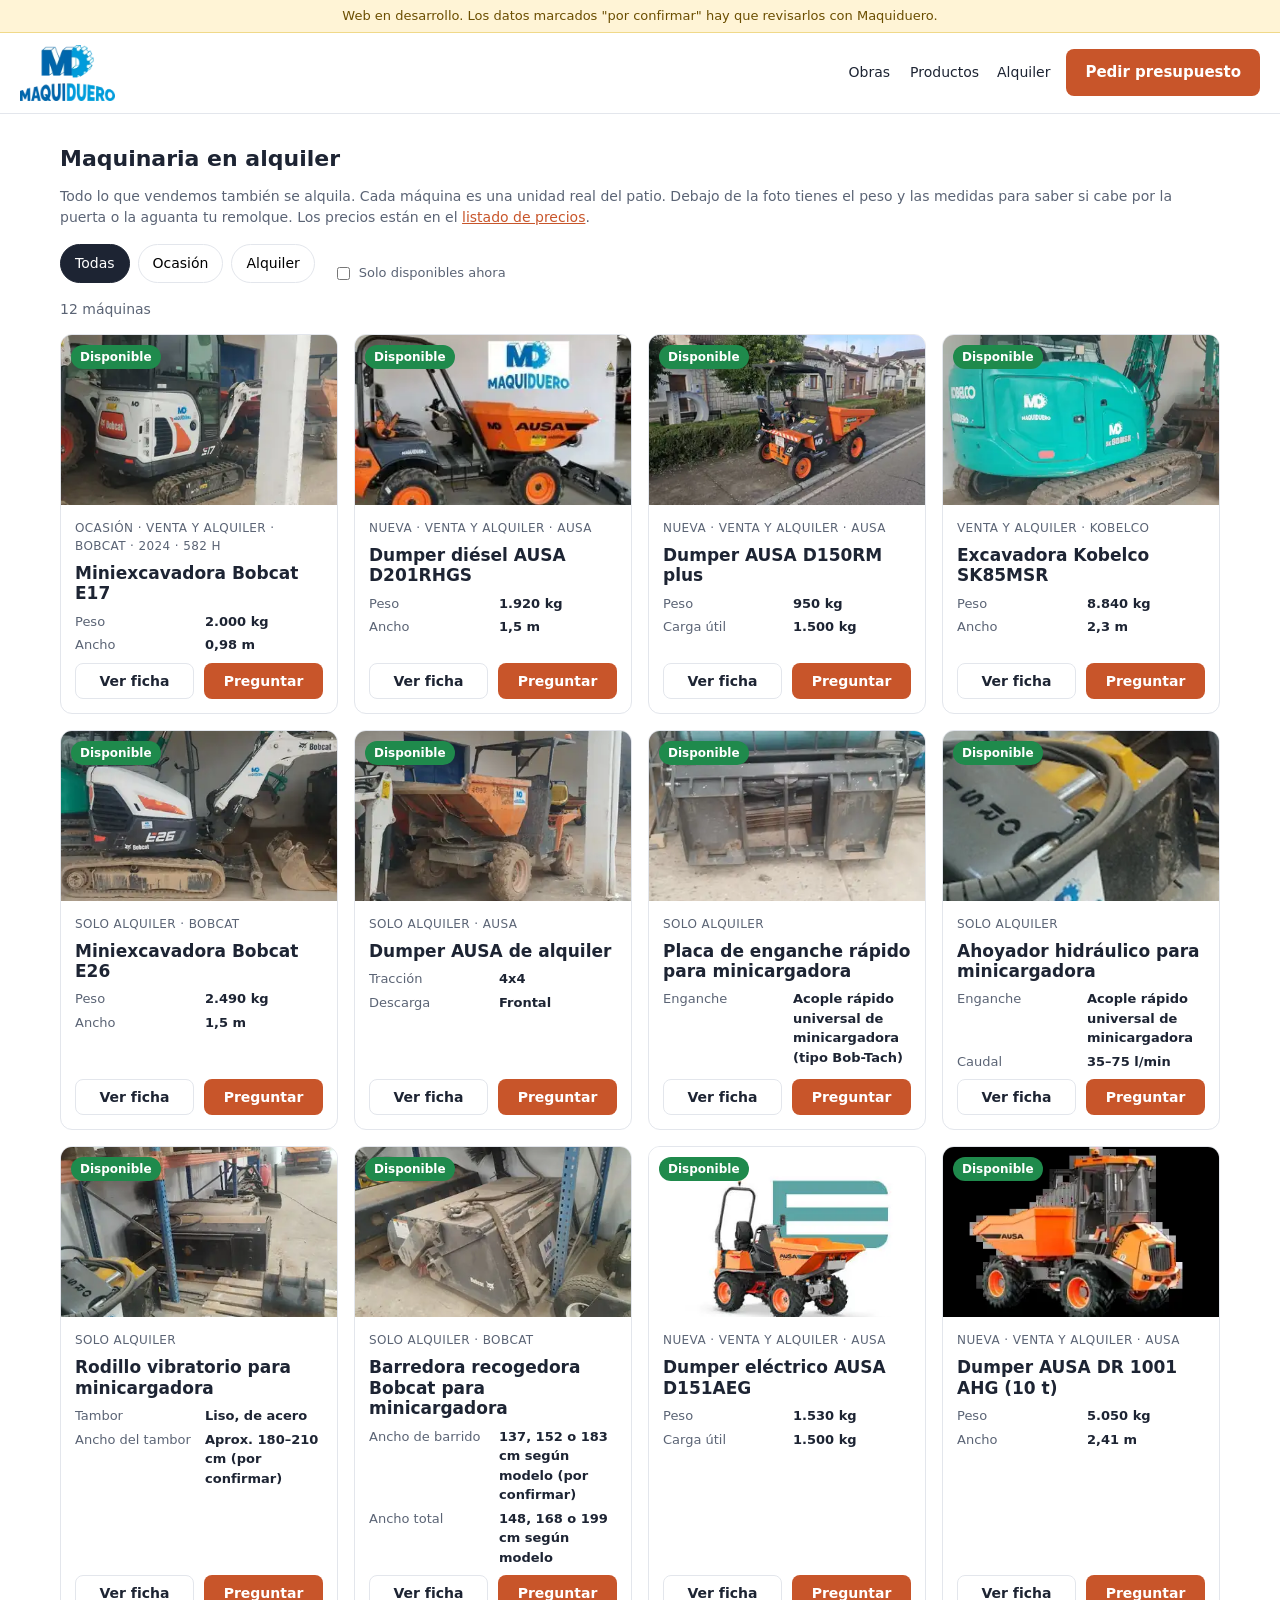
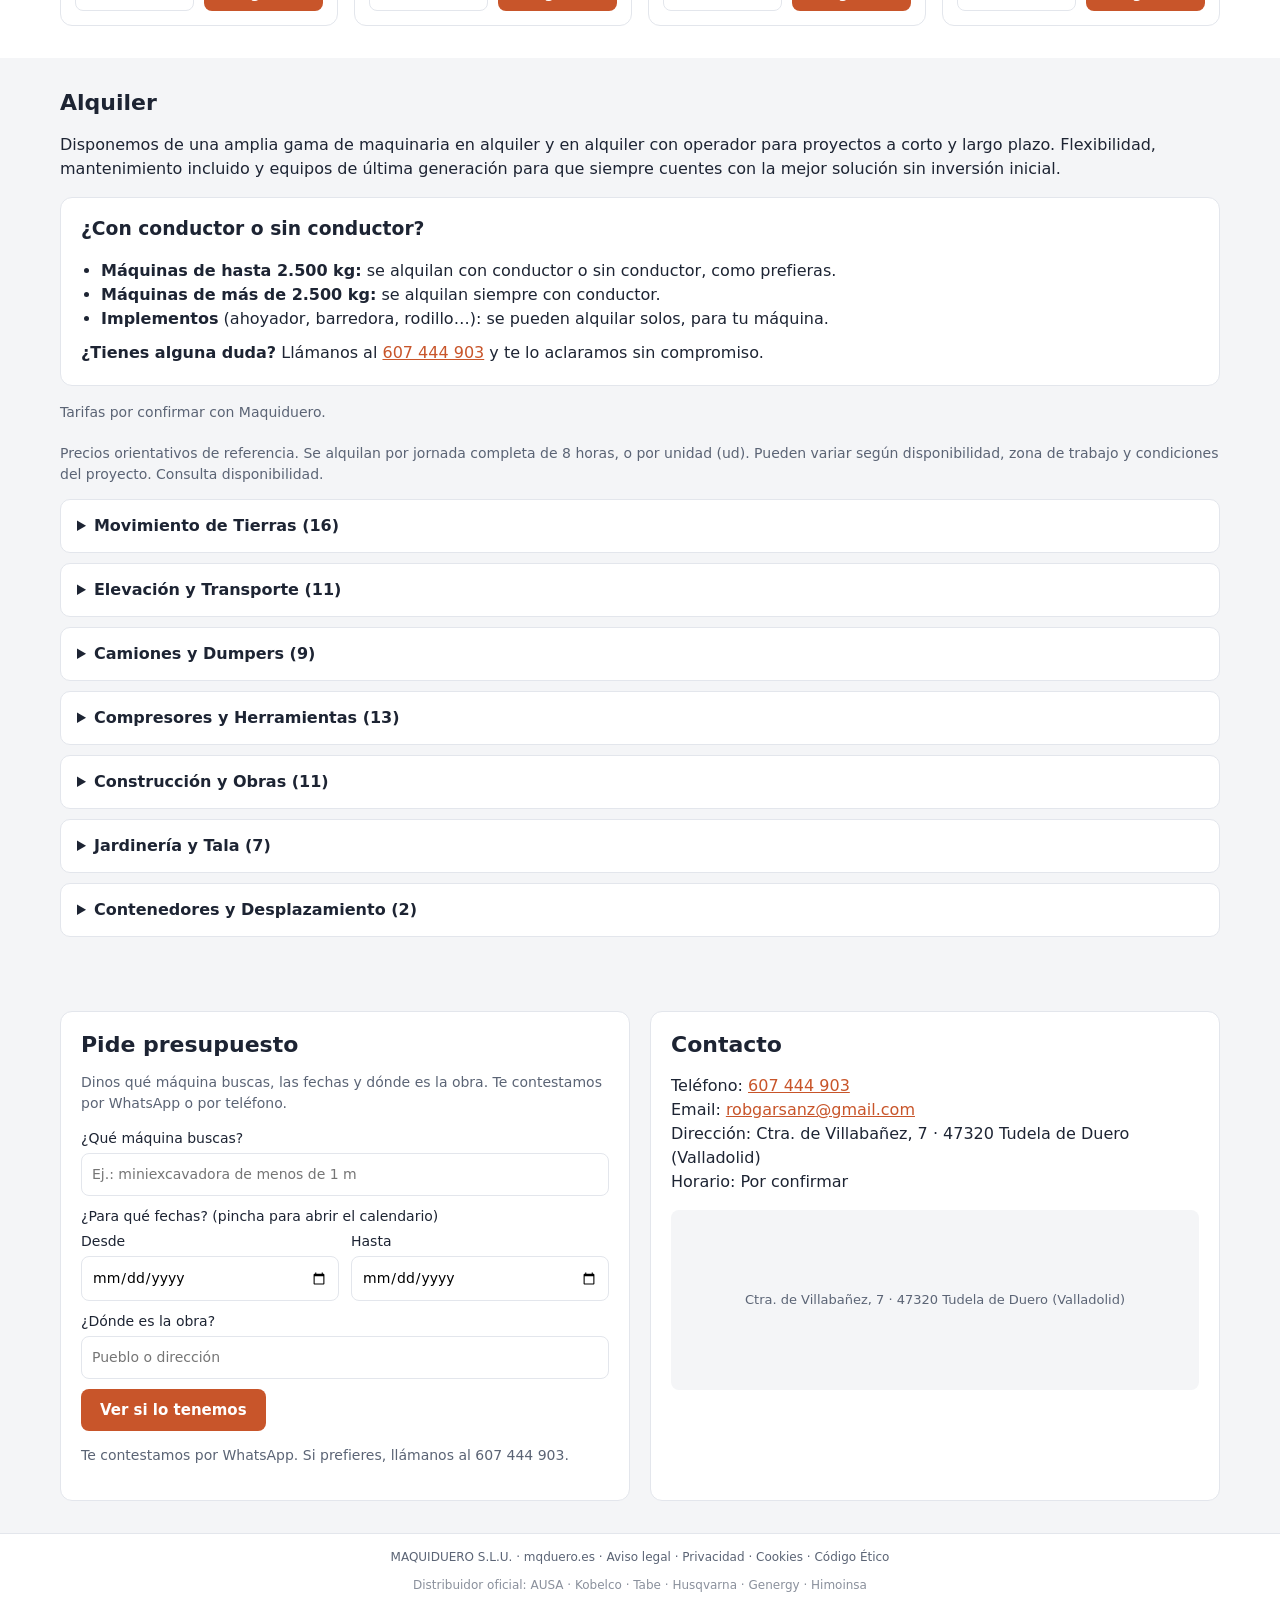
==== alquiler.html @ a30c3bdc "Web de Maquiduero: catálogo, alquiler, obras y portada Sitio estático (HTML, CSS y JS sin compilar)." ====
<!DOCTYPE html>
<html lang="es">
<head>
  <link rel="icon" href="img/favicon-64.png" type="image/png">
  <link rel="apple-touch-icon" href="img/apple-touch-icon.png">
<meta charset="utf-8">
<meta name="viewport" content="width=device-width, initial-scale=1">
<title>Alquiler de maquinaria en Valladolid | Maquiduero</title>
<link rel="canonical" href="https://mqduero.es/">
<meta name="description" content="Venta, alquiler y taller de maquinaria de obra en toda España. Medidas y peso de cada máquina. Distribuidor AUSA, Kobelco, Tabe, Husqvarna.">
<link rel="stylesheet" href="css/estilos.css?v=20261120-1130">
<style>.hero,#obras,#marcas,#taller,#noticias{display:none !important}</style>
<style>
  .tarifas { margin-top: 20px; }
  .tarifas-cat { border: 1px solid #e3e6ec; border-radius: 10px; background: #fff; margin-bottom: 10px; overflow: hidden; }
  .tarifas-cat summary { padding: 14px 16px; font-weight: 700; cursor: pointer; }
  .tarifas-cat table { width: 100%; border-collapse: collapse; font-size: 14px; }
  .tarifas-cat th, .tarifas-cat td { text-align: left; padding: 9px 14px; border-top: 1px solid #e3e6ec; }
  .tarifas-cat th { color: #5b6475; font-weight: 600; }
  .tarifas-cat .precio { text-align: right; font-weight: 700; white-space: nowrap; }
</style>
<style>
  .tarifas { margin-top: 20px; }
  .tarifas-cat { border: 1px solid #e3e6ec; border-radius: 10px; background: #fff; margin-bottom: 10px; overflow: hidden; }
  .tarifas-cat summary { padding: 14px 16px; font-weight: 700; cursor: pointer; }
  .tarifas-cat table { width: 100%; border-collapse: collapse; font-size: 14px; }
  .tarifas-cat th, .tarifas-cat td { text-align: left; padding: 9px 14px; border-top: 1px solid #e3e6ec; }
  .tarifas-cat th { color: #5b6475; font-weight: 600; }
  .tarifas-cat .precio { text-align: right; font-weight: 700; white-space: nowrap; }
</style>
</head>
<body>

<div class="aviso-borrador">Web en desarrollo. Los datos marcados "por confirmar" hay que revisarlos con Maquiduero.</div>

<header class="cabecera">
  <a class="logo" href="index.html"><img src="img/logo-maquiduero-240.webp" alt="Maquiduero" width="95" height="56" style="display:block"></a>
  <button class="boton-menu" type="button" aria-expanded="false" aria-controls="menu">Menú</button>
  <nav class="menu" id="menu" aria-label="Menú principal">
    <a href="obras.html">Obras</a>
    <div class="menu-grupo">
      <a href="productos.html">Productos</a>
      <div class="submenu">
        <a href="productos.html#cargadoras">Cargadoras</a>
        <a href="productos.html#compactacion-ligera">Compactación ligera</a>
        <a href="productos.html#excavadoras">Excavadoras</a>
        <a href="productos.html#generadores">Generadores</a>
        <a href="productos.html#implementos">Implementos</a>
        <a href="productos.html#telescopicas">Telescópicas</a>
      </div>
    </div>
      <a href="alquiler.html">Alquiler</a>
  </nav>
  <a class="btn btn-primario btn-cabecera" href="#presupuesto">Pedir presupuesto</a>
</header>

<main id="inicio">

<section class="hero">
  <h1>Maquinaria de obra nueva, de ocasión y de alquiler</h1>
  <p>Vendemos, alquilamos y reparamos maquinaria. Mira el peso y las medidas de cada máquina antes de llamar y pide presupuesto en un minuto.</p>
  <div class="botones">
    <a class="btn btn-primario" href="productos.html">Ver máquinas</a>
    <a class="btn btn-secundario" data-whatsapp href="#contacto">Escribir por WhatsApp</a>
  </div>
</section>



<section id="catalogo" class="seccion">
  <span id="productos" class="ancla"></span><span id="ocasion" class="ancla"></span><span id="alquiler" class="ancla"></span>
  <h2>Maquinaria en alquiler</h2>
  <p class="nota">Todo lo que vendemos también se alquila. Cada máquina es una unidad real del patio. Debajo de la foto tienes el peso y las medidas para saber si cabe por la puerta o la aguanta tu remolque. Los precios están en el <a href="alquiler.html#tarifas-alquiler">listado de precios</a>.</p>

  <form class="filtros" id="filtros" onsubmit="return false">
    <div class="chips" role="group" aria-label="Tipo">
      <button type="button" class="chip activo" data-tipo="todas">Todas</button>
      <button type="button" class="chip" data-tipo="ocasion">Ocasión</button>
      <button type="button" class="chip" data-tipo="alquiler">Alquiler</button>
    </div>
    <label class="check"><input type="checkbox" id="f-disponible"> Solo disponibles ahora</label>
  </form>

  <p class="nota" id="resultado"></p>
  <div class="rejilla" id="rejilla"></div>
</section>

<section id="tarifas-alquiler" class="seccion fondo-suave">
  <h2>Alquiler</h2>
  <p>Disponemos de una amplia gama de maquinaria en alquiler y en alquiler con operador para proyectos a corto y largo plazo. Flexibilidad, mantenimiento incluido y equipos de última generación para que siempre cuentes con la mejor solución sin inversión inicial.</p>
  <div class="caja" style="margin:16px 0">
    <h3 style="margin-top:0">¿Con conductor o sin conductor?</h3>
    <ul style="margin:0;padding-left:20px">
      <li><strong>Máquinas de hasta 2.500 kg:</strong> se alquilan con conductor o sin conductor, como prefieras.</li>
      <li><strong>Máquinas de más de 2.500 kg:</strong> se alquilan siempre con conductor.</li>
      <li><strong>Implementos</strong> (ahoyador, barredora, rodillo…): se pueden alquilar solos, para tu máquina.</li>
    </ul>
    <p style="margin:10px 0 0"><strong>¿Tienes alguna duda?</strong> Llámanos al <a data-tel href="#"></a> y te lo aclaramos sin compromiso.</p>
  </div>
  
  <p class="nota">Tarifas por confirmar con Maquiduero.</p>

  <div class="tarifas">
  <p class="nota">Precios orientativos de referencia. Se alquilan por jornada completa de 8 horas, o por unidad (ud). Pueden variar según disponibilidad, zona de trabajo y condiciones del proyecto. Consulta disponibilidad.</p>
  <details class="tarifas-cat">
    <summary>Movimiento de Tierras <span>(16)</span></summary>
    <table>
      <thead><tr><th>Código</th><th>Descripción</th><th>Ud.</th><th>Precio</th></tr></thead>
      <tbody>
        <tr><td>M05DN010</td><td>Dozer neumáticos 170 CV</td><td>Jornada (8 h)</td><td class="precio">543,12 €</td></tr>
        <tr><td>M05DC030</td><td>Dozer cadenas D-8 335 CV</td><td>Jornada (8 h)</td><td class="precio">919,76 €</td></tr>
        <tr><td>M05DN030</td><td>Dozer neumáticos 450 CV</td><td>Jornada (8 h)</td><td class="precio">1.188,24 €</td></tr>
        <tr><td>M05EC010</td><td>Excav. hidr. cadenas 90 CV</td><td>Jornada (8 h)</td><td class="precio">408,96 €</td></tr>
        <tr><td>M05PC020</td><td>Pala cargadora orugas 130 CV / 1,8 m³</td><td>Jornada (8 h)</td><td class="precio">401,20 €</td></tr>
        <tr><td>M05PC030</td><td>Pala cargadora orugas 150 CV / 2,2 m³</td><td>Jornada (8 h)</td><td class="precio">469,12 €</td></tr>
        <tr><td>M05PN110</td><td>Minicargadora neumáticos 40 CV</td><td>Jornada (8 h)</td><td class="precio">88,56 €</td></tr>
        <tr><td>M05PN130</td><td>Minicargadora neumáticos 80 CV</td><td>Jornada (8 h)</td><td class="precio">284,00 €</td></tr>
        <tr><td>M05RN010</td><td>Retrocargadora neumática 50 CV</td><td>Jornada (8 h)</td><td class="precio">231,52 €</td></tr>
        <tr><td>M05RN020</td><td>Retrocargadora neumática 75 CV</td><td>Jornada (8 h)</td><td class="precio">308,56 €</td></tr>
        <tr><td>M05RN040</td><td>Retro-Pala con martillo rompedor</td><td>Jornada (8 h)</td><td class="precio">384,80 €</td></tr>
        <tr><td>M05RN060</td><td>Mini retroexcavadora</td><td>Jornada (8 h)</td><td class="precio">255,20 €</td></tr>
        <tr><td>M05RN070</td><td>Mini-Retro-pala (31/70 CV) 0,6-0,16 m³</td><td>Jornada (8 h)</td><td class="precio">323,12 €</td></tr>
        <tr><td>M05ZC010</td><td>Zanjadora de cadenas 80 CV</td><td>Jornada (8 h)</td><td class="precio">453,04 €</td></tr>
        <tr><td>M05TH020</td><td>Mototrailla hidráulica arrastre 14 m³</td><td>Jornada (8 h)</td><td class="precio">864,16 €</td></tr>
        <tr><td>M16A400</td><td>Minirretrocargo (31/70 CV) 0,6-0,16 m³</td><td>Jornada (8 h)</td><td class="precio">347,76 €</td></tr>
      </tbody>
    </table>
  </details>
  <details class="tarifas-cat">
    <summary>Elevación y Transporte <span>(11)</span></summary>
    <table>
      <thead><tr><th>Código</th><th>Descripción</th><th>Ud.</th><th>Precio</th></tr></thead>
      <tbody>
        <tr><td>M02CA010</td><td>Carretilla elevadora diesel ST 1 t.</td><td>Jornada (8 h)</td><td class="precio">45,68 €</td></tr>
        <tr><td>M02CD020</td><td>Carretilla elevadora diesel DT 2,5 t. H=5,5 m</td><td>Jornada (8 h)</td><td class="precio">90,72 €</td></tr>
        <tr><td>M02CD050</td><td>Carretilla elevadora diesel DT 5 t.</td><td>Jornada (8 h)</td><td class="precio">225,92 €</td></tr>
        <tr><td>M02EE020</td><td>Elevador eléctrico trifásico 300 kg.</td><td>Jornada (8 h)</td><td class="precio">13,76 €</td></tr>
        <tr><td>M02EE060</td><td>Elevador gasolina 300 kg.</td><td>Jornada (8 h)</td><td class="precio">21,44 €</td></tr>
        <tr><td>M02GM010</td><td>Manipulador telescópico 6-8 m.</td><td>Jornada (8 h)</td><td class="precio">133,84 €</td></tr>
        <tr><td>M02GM020</td><td>Manipulador telescópico 9-12 m.</td><td>Jornada (8 h)</td><td class="precio">160,56 €</td></tr>
        <tr><td>M02GM030</td><td>Manipulador telescópico 13-15 m.</td><td>Jornada (8 h)</td><td class="precio">269,76 €</td></tr>
        <tr><td>M02PL020</td><td>Plataforma elevadora telescópica 20 m.</td><td>Jornada (8 h)</td><td class="precio">312,08 €</td></tr>
        <tr><td>M07TC010</td><td>Carretilla transportadora 1.000 kg.</td><td>Jornada (8 h)</td><td class="precio">38,56 €</td></tr>
        <tr><td>M07TC040</td><td>Carretilla transportadora 2.500 kg.</td><td>Jornada (8 h)</td><td class="precio">98,00 €</td></tr>
      </tbody>
    </table>
  </details>
  <details class="tarifas-cat">
    <summary>Camiones y Dumpers <span>(9)</span></summary>
    <table>
      <thead><tr><th>Código</th><th>Descripción</th><th>Ud.</th><th>Precio</th></tr></thead>
      <tbody>
        <tr><td>M07AA010</td><td>Dumper autocargable 1.500 kg.</td><td>Jornada (8 h)</td><td class="precio">53,04 €</td></tr>
        <tr><td>M07AA020</td><td>Dumper autocargable 2.000 kg.</td><td>Jornada (8 h)</td><td class="precio">39,68 €</td></tr>
        <tr><td>M07AC010</td><td>Dumper convencional 1.500 kg.</td><td>Jornada (8 h)</td><td class="precio">24,56 €</td></tr>
        <tr><td>M07AC020</td><td>Dumper convencional 2.000 kg.</td><td>Jornada (8 h)</td><td class="precio">49,04 €</td></tr>
        <tr><td>M07CB005</td><td>Camión basculante de 8 t.</td><td>Jornada (8 h)</td><td class="precio">308,56 €</td></tr>
        <tr><td>M07CB015</td><td>Camión basculante de 12 t.</td><td>Jornada (8 h)</td><td class="precio">254,64 €</td></tr>
        <tr><td>M07CB016</td><td>Camión basculante 20 m³ 131/160 CV</td><td>Jornada (8 h)</td><td class="precio">332,00 €</td></tr>
        <tr><td>M07CB017</td><td>Camión basculante 20 m³ 241/310 CV</td><td>Jornada (8 h)</td><td class="precio">396,16 €</td></tr>
        <tr><td>M07CG010</td><td>Camión con grúa 6 t.</td><td>Jornada (8 h)</td><td class="precio">407,52 €</td></tr>
      </tbody>
    </table>
  </details>
  <details class="tarifas-cat">
    <summary>Compresores y Herramientas <span>(13)</span></summary>
    <table>
      <thead><tr><th>Código</th><th>Descripción</th><th>Ud.</th><th>Precio</th></tr></thead>
      <tbody>
        <tr><td>M06B010</td><td>Barrenadora a rotación con agua</td><td>Jornada (8 h)</td><td class="precio">219,84 €</td></tr>
        <tr><td>M06CB010</td><td>Compresor estacionario eléctrico baja presión 6 m³/min.</td><td>Jornada (8 h)</td><td class="precio">31,28 €</td></tr>
        <tr><td>M06CB070</td><td>Compresor estacionario eléctrico baja presión 52 m³/min.</td><td>Jornada (8 h)</td><td class="precio">249,76 €</td></tr>
        <tr><td>M06CE090</td><td>Compresor estacionario eléctrico media presión 50 m³/min.</td><td>Jornada (8 h)</td><td class="precio">535,20 €</td></tr>
        <tr><td>M06CH010</td><td>Compresor portátil eléctrico 2 m³/min.</td><td>Jornada (8 h)</td><td class="precio">43,36 €</td></tr>
        <tr><td>M06CM050</td><td>Compresor portátil diesel media presión 17 m³/min.</td><td>Jornada (8 h)</td><td class="precio">166,80 €</td></tr>
        <tr><td>M06MR020</td><td>Martillo manual rompedor eléctrico hasta 12 kg.</td><td>Jornada (8 h)</td><td class="precio">16,80 €</td></tr>
        <tr><td>M06MR114</td><td>Martillo manual rompedor neumático hasta 9 kg.</td><td>Jornada (8 h)</td><td class="precio">14,00 €</td></tr>
        <tr><td>M06RE010</td><td>Rozadora eléctrica 132 kW / 30 t.</td><td>Jornada (8 h)</td><td class="precio">2.417,60 €</td></tr>
        <tr><td>M06RE020</td><td>Rozadora eléctrica 200 kW / 56 t.</td><td>Jornada (8 h)</td><td class="precio">3.961,44 €</td></tr>
        <tr><td>M11W010</td><td>Equipo chorro aire presión</td><td>Jornada (8 h)</td><td class="precio">30,24 €</td></tr>
        <tr><td>M11W040</td><td>Equipo chorro arena presión</td><td>Jornada (8 h)</td><td class="precio">30,24 €</td></tr>
        <tr><td>M16A390</td><td>Martillo hidráulico de 1.001 a 1.500 Kg. Completo</td><td>Jornada (8 h)</td><td class="precio">53,20 €</td></tr>
      </tbody>
    </table>
  </details>
  <details class="tarifas-cat">
    <summary>Construcción y Obras <span>(11)</span></summary>
    <table>
      <thead><tr><th>Código</th><th>Descripción</th><th>Ud.</th><th>Precio</th></tr></thead>
      <tbody>
        <tr><td>M01MP020</td><td>Proyector de mortero 6 m³/h.</td><td>Jornada (8 h)</td><td class="precio">128,96 €</td></tr>
        <tr><td>M01MP030</td><td>Proyector de mortero 9 m³/h.</td><td>Jornada (8 h)</td><td class="precio">159,84 €</td></tr>
        <tr><td>M03HH070</td><td>Hormigonera 200 l. eléctrica</td><td>Jornada (8 h)</td><td class="precio">19,28 €</td></tr>
        <tr><td>M04PS240</td><td>Equipo mecánico pilotes entubados</td><td>Jornada (8 h)</td><td class="precio">993,76 €</td></tr>
        <tr><td>M04TP210</td><td>Cuchara mástil g. Kelly 1500x3500 mm</td><td>Jornada (8 h)</td><td class="precio">1.419,68 €</td></tr>
        <tr><td>M08RB090</td><td>Bandeja vibrante manual</td><td>Jornada (8 h)</td><td class="precio">36,16 €</td></tr>
        <tr><td>M13F031</td><td>Fresadora pavimento en frío A=1000</td><td>Jornada (8 h)</td><td class="precio">1.555,60 €</td></tr>
        <tr><td>M13F032</td><td>Fresadora pavimento en frío A=2000</td><td>Jornada (8 h)</td><td class="precio">2.516,56 €</td></tr>
        <tr><td>M13F033</td><td>Fresadora pavimento en frío A=3000</td><td>Jornada (8 h)</td><td class="precio">2.580,64 €</td></tr>
        <tr><td>M13S010</td><td>Ahoyadora para postes de señales</td><td>Jornada (8 h)</td><td class="precio">275,44 €</td></tr>
        <tr><td>M16A760</td><td>Vibrador hormigón o regla vibrante</td><td>Jornada (8 h)</td><td class="precio">177,36 €</td></tr>
      </tbody>
    </table>
  </details>
  <details class="tarifas-cat">
    <summary>Jardinería y Tala <span>(7)</span></summary>
    <table>
      <thead><tr><th>Código</th><th>Descripción</th><th>Ud.</th><th>Precio</th></tr></thead>
      <tbody>
        <tr><td>M09AB010</td><td>Biotriturador</td><td>Jornada (8 h)</td><td class="precio">917,52 €</td></tr>
        <tr><td>M09AB020</td><td>Astilladora</td><td>Jornada (8 h)</td><td class="precio">33,12 €</td></tr>
        <tr><td>M09AC020</td><td>Cortacésped a gasolina tracción</td><td>Jornada (8 h)</td><td class="precio">41,76 €</td></tr>
        <tr><td>M09AD010</td><td>Desbrozadora 2 tiempos</td><td>Jornada (8 h)</td><td class="precio">61,76 €</td></tr>
        <tr><td>M09AM020</td><td>Motosierra de poda a gasolina</td><td>Jornada (8 h)</td><td class="precio">34,88 €</td></tr>
        <tr><td>M09AR010</td><td>Cortasetos eléctrico</td><td>Jornada (8 h)</td><td class="precio">18,56 €</td></tr>
        <tr><td>M09AR020</td><td>Cortasetos a gasolina</td><td>Jornada (8 h)</td><td class="precio">34,88 €</td></tr>
      </tbody>
    </table>
  </details>
  <details class="tarifas-cat">
    <summary>Contenedores y Desplazamiento <span>(2)</span></summary>
    <table>
      <thead><tr><th>Código</th><th>Descripción</th><th>Ud.</th><th>Precio</th></tr></thead>
      <tbody>
        <tr><td>M12O013</td><td>Contenedor para escombros 8 m³</td><td>ud</td><td class="precio">215,00 €</td></tr>
        <tr><td>M18010</td><td>Desplazamiento ida y vuelta al lugar de ejecución</td><td>ud</td><td class="precio">45,00 €</td></tr>
      </tbody>
    </table>
  </details>
</div>
</section>

<section id="obras" class="seccion">
  <h2>Obras</h2>
  <p>Trabajos reales hechos con nuestras máquinas: qué obra era, qué máquina se usó y cómo quedó.</p>
  <div class="rejilla">
    <article class="tarjeta"><div class="foto"><video src="video/trabajos-excavaciones.mp4#t=0.5" controls muted playsinline preload="metadata" style="width:100%;height:100%;object-fit:cover"></video></div><div class="cuerpo"><h3>Trabajos de excavación</h3></div></article>
  </div>
</section>

<section id="marcas" class="seccion fondo-suave">
  <h2>Marcas</h2>
  <p>Somos distribuidor oficial de estas marcas. Pulsa una para ver sus máquinas.</p>
  <div class="rejilla-marcas" id="rejilla-marcas"></div>
</section>

<section id="taller" class="seccion">
  <h2>Taller y servicio técnico</h2>
  <p>Reparación, mantenimiento y recambios de maquinaria de obra, de nuestras marcas y de otras.</p>
  <p class="nota">Texto y fotos del taller por confirmar.</p>
</section>

<section id="noticias" class="seccion fondo-suave">
  <h2>Noticias</h2>
  <p class="nota">Novedades, máquinas que llegan al patio y ferias. Por confirmar con Maquiduero.</p>
</section>

<section id="presupuesto" class="seccion fondo-suave">
  <div class="dos-columnas">
    <div class="caja">
      <h2>Pide presupuesto</h2>
      <p class="nota">Dinos qué máquina buscas, las fechas y dónde es la obra. Te contestamos por WhatsApp o por teléfono.</p>
            <form id="form-presupuesto">
        <label>¿Qué máquina buscas?<input name="maquina" id="campo-maquina" placeholder="Ej.: miniexcavadora de menos de 1 m"></label>
        <fieldset class="fechas">
          <legend>¿Para qué fechas? (pincha para abrir el calendario)</legend>
          <label>Desde<input type="date" name="desde" required></label>
          <label>Hasta<input type="date" name="hasta" required></label>
        </fieldset>
        <label>¿Dónde es la obra?<input name="lugar" placeholder="Pueblo o dirección" required></label>
        <div class="botones">
          <button class="btn btn-primario" type="submit" data-via="whatsapp">Ver si lo tenemos</button>
        </div>
        <p class="nota">Te contestamos por WhatsApp. Si prefieres, llámanos al 607 444 903.</p>
      </form>
    </div>
    <div class="caja" id="contacto">
      <h2>Contacto</h2>
      <p>
        Teléfono: <a data-tel href="#"></a><br>
        Email: <a data-email href="#"></a><br>
        Dirección: <span data-direccion></span><br>
        Horario: <span data-horario></span>
      </p>
      <div class="mapa">Ctra. de Villabañez, 7 · 47320 Tudela de Duero (Valladolid)</div>
    </div>
  </div>
</section>

</main>

<footer class="pie">
  <span data-empresa></span> · mqduero.es · <a href="legal.html#aviso-legal">Aviso legal</a> · <a href="legal.html#privacidad">Privacidad</a> · <a href="legal.html#cookies">Cookies</a> · <a href="codigo-etico.html">Código Ético</a>
  <p class="marcas-pie" style="font-size:12px;color:#8a909c;margin:10px 0 0">Distribuidor oficial: AUSA · Kobelco · Tabe · Husqvarna · Genergy · Himoinsa</p>
</footer>

<nav class="barra-movil" aria-label="Contacto rápido">
  <a data-tel href="#">Llamar</a>
  <a class="wa" data-whatsapp href="#contacto">WhatsApp</a>
  <a class="presu" href="#presupuesto">Presupuesto</a>
</nav>

<dialog id="ficha" aria-labelledby="ficha-titulo">
  <button class="cerrar" type="button" aria-label="Cerrar">×</button>
  <div id="ficha-contenido"></div>
</dialog>

<script src="js/config.js?v=20261120-1130"></script>
<script src="js/maquinas.js?v=20261120-1130"></script>
<script src="js/app.js?v=20261120-1130"></script>
</body>
</html>
---- css/estilos.css ----
:root {
  --tinta: #1d2433;
  --suave: #5b6475;
  --linea: #e3e6ec;
  --acento: #c8552a;
  --fondo: #f4f5f7;
  --verde: #1f8a4c;
  --azul: #2563eb;
  --gris: #6b7280;
  --radio: 12px;
}
* { box-sizing: border-box; }
html { scroll-behavior: smooth; }
body { margin: 0; font-family: system-ui, -apple-system, "Segoe UI", Roboto, sans-serif; color: var(--tinta); background: #fff; line-height: 1.5; padding-bottom: 60px; }
a { color: var(--acento); }
h1, h2, h3 { line-height: 1.2; }

.aviso-borrador { background: #fff4d6; color: #6b4e00; font-size: 13px; text-align: center; padding: 6px 12px; border-bottom: 1px solid #f0d98a; }

.cabecera { position: sticky; top: 0; z-index: 5; display: flex; align-items: center; gap: 16px; padding: 12px 20px; background: #fff; border-bottom: 1px solid var(--linea); }
.logo { font-weight: 800; letter-spacing: .5px; font-size: 18px; color: var(--tinta); text-decoration: none; margin-right: auto; }
.menu a { margin-left: 14px; color: var(--tinta); text-decoration: none; font-size: 15px; }
.menu { display: none; }


.btn { display: inline-block; padding: 11px 18px; border-radius: 8px; font-weight: 600; font-size: 15px; text-decoration: none; border: 1px solid transparent; cursor: pointer; font-family: inherit; }
.btn-primario { background: var(--acento); color: #fff; }
.btn-secundario { background: #fff; color: var(--tinta); border-color: var(--linea); }
.botones { display: flex; flex-wrap: wrap; gap: 10px; }

.hero { padding: 40px 20px; background: var(--fondo); }
.hero h1 { font-size: 28px; margin: 0 0 12px; max-width: 760px; }
.hero p { color: var(--suave); font-size: 17px; max-width: 640px; margin: 0 0 20px; }

.marcas { display: flex; flex-wrap: wrap; gap: 8px 20px; padding: 14px 20px; border-bottom: 1px solid var(--linea); color: var(--suave); font-size: 14px; font-weight: 600; }
.marcas::before { content: "Distribuidor oficial:"; font-weight: 400; }

.seccion { padding: 32px 20px; }
.seccion h2 { font-size: 22px; margin: 0 0 12px; }
.fondo-suave { background: var(--fondo); }
.nota { color: var(--suave); font-size: 14px; }

.filtros { display: flex; flex-wrap: wrap; align-items: flex-end; gap: 12px 18px; margin: 16px 0; }
.filtros label { display: flex; flex-direction: column; font-size: 13px; color: var(--suave); gap: 4px; }
.filtros select { padding: 8px; border: 1px solid var(--linea); border-radius: 8px; font: inherit; color: var(--tinta); background: #fff; }
.chips { display: flex; flex-wrap: wrap; gap: 8px; }
.chip { border: 1px solid var(--linea); background: #fff; padding: 8px 14px; border-radius: 999px; font: inherit; font-size: 14px; cursor: pointer; }
.chip.activo { background: var(--tinta); color: #fff; border-color: var(--tinta); }
label.check { flex-direction: row !important; align-items: center; gap: 6px !important; }

.rejilla { display: grid; grid-template-columns: repeat(auto-fill, minmax(250px, 1fr)); gap: 16px; }
.tarjeta { border: 1px solid var(--linea); border-radius: var(--radio); overflow: hidden; display: flex; flex-direction: column; background: #fff; }
.foto { position: relative; height: 170px; background: #e6e8ec; display: flex; align-items: center; justify-content: center; color: #8a909c; font-size: 13px; }
.foto img { width: 100%; height: 100%; object-fit: cover; }
.estado { position: absolute; top: 10px; left: 10px; padding: 3px 9px; border-radius: 999px; font-size: 12px; font-weight: 700; color: #fff; }
.estado.disponible { background: var(--verde); }
.estado.alquilada { background: var(--azul); }
.estado.reservada { background: var(--gris); }
.ejemplo { position: absolute; bottom: 10px; right: 10px; background: #fff4d6; color: #6b4e00; font-size: 11px; padding: 2px 8px; border-radius: 999px; }
.cuerpo { padding: 14px; display: flex; flex-direction: column; gap: 8px; flex: 1; }
.etiqueta { font-size: 12px; color: var(--suave); text-transform: uppercase; letter-spacing: .4px; }
.tarjeta h3 { margin: 0; font-size: 17px; }
.precio { font-weight: 700; color: var(--verde); }
.datos { display: grid; grid-template-columns: 1fr 1fr; gap: 4px 12px; font-size: 13px; margin: 0; }
.datos dt { color: var(--suave); }
.datos dd { margin: 0; font-weight: 600; }
.pc { color: var(--gris); font-weight: 400; font-style: italic; }
.tarjeta .botones { margin-top: auto; }
.tarjeta .btn { flex: 1; text-align: center; font-size: 14px; padding: 9px 10px; }

.dos-columnas { display: grid; gap: 20px; }
.caja { background: #fff; border-radius: var(--radio); padding: 20px; border: 1px solid var(--linea); }
.caja h2 { margin-top: 0; }
#form-presupuesto label { display: block; font-size: 14px; margin-bottom: 10px; }
#form-presupuesto input:not([type=checkbox]), #form-presupuesto textarea { display: block; width: 100%; margin-top: 4px; padding: 10px; border: 1px solid var(--linea); border-radius: 8px; font: inherit; }
.mapa { background: var(--fondo); border-radius: 8px; height: 180px; display: flex; align-items: center; justify-content: center; color: var(--suave); font-size: 13px; text-align: center; padding: 10px; }

.pie { border-top: 1px solid var(--linea); padding: 14px 20px; color: var(--suave); font-size: 12px; text-align: center; }
.pie a { color: var(--suave); text-decoration: none; }
.pie a:hover { text-decoration: underline; }

.barra-movil { position: fixed; bottom: 0; left: 0; right: 0; z-index: 10; display: grid; grid-template-columns: 1fr 1fr 1fr; background: #fff; border-top: 1px solid var(--linea); box-shadow: 0 -4px 12px rgba(0,0,0,.06); }
.barra-movil a { text-align: center; padding: 15px 6px; text-decoration: none; font-weight: 700; font-size: 15px; color: var(--tinta); }
.barra-movil a.wa { color: var(--verde); }
.barra-movil a.presu { background: var(--acento); color: #fff; }

dialog#ficha { border: 0; border-radius: var(--radio); padding: 0; width: min(720px, 94vw); max-height: 90vh; }
dialog#ficha::backdrop { background: rgba(0,0,0,.5); }
#ficha-contenido { padding: 20px; }
#ficha .cerrar { position: sticky; top: 0; float: right; margin: 8px; width: 36px; height: 36px; border-radius: 50%; border: 1px solid var(--linea); background: #fff; font-size: 22px; cursor: pointer; }
#ficha table { width: 100%; border-collapse: collapse; font-size: 14px; margin: 10px 0 16px; }
#ficha th, #ficha td { text-align: left; padding: 7px 8px; border-bottom: 1px solid var(--linea); vertical-align: top; }
#ficha th { color: var(--suave); font-weight: 400; width: 45%; }
#ficha .galeria { display: grid; grid-template-columns: repeat(auto-fill, minmax(140px, 1fr)); gap: 8px; }
#ficha .galeria img, #ficha .galeria .foto { height: 110px; border-radius: 8px; }
#ficha details { border-bottom: 1px solid var(--linea); padding: 8px 0; }
#ficha summary { cursor: pointer; font-weight: 600; }

.oculto { display: none !important; }
.cabecera .btn-cabecera { display: none; }

@media (min-width: 820px) {
  body { padding-bottom: 0; }
  .barra-movil { display: none; }
  .menu, .cabecera .btn-cabecera { display: block; }
  .hero { padding: 64px 20px 56px; }
  .hero h1 { font-size: 40px; }
  .dos-columnas { grid-template-columns: 1fr 1fr; }
  .seccion, .hero, .marcas { padding-left: max(20px, calc((100vw - 1160px) / 2)); padding-right: max(20px, calc((100vw - 1160px) / 2)); }
}
.texto-largo { max-width: 820px; }
@media (min-width: 820px) { .seccion.texto-largo { padding-left: max(20px, calc((100vw - 820px) / 2)); padding-right: max(20px, calc((100vw - 820px) / 2)); max-width: none; } }

/* Menú principal (8 apartados) */
.cabecera { flex-wrap: wrap; }
.boton-menu { border: 1px solid var(--linea); background: #fff; border-radius: 8px; padding: 8px 14px; font: inherit; font-weight: 600; cursor: pointer; }
.menu.abierto { display: flex; flex-direction: column; width: 100%; order: 3; padding: 6px 0; }
.menu.abierto a { margin: 0; padding: 10px 2px; border-top: 1px solid var(--linea); }
.ancla { display: block; position: relative; top: -80px; visibility: hidden; }
.rejilla-marcas { display: grid; grid-template-columns: repeat(auto-fill, minmax(150px, 1fr)); gap: 12px; }
.marca { background: #fff; border: 1px solid var(--linea); border-radius: var(--radio); padding: 22px 10px; font: inherit; font-weight: 700; font-size: 16px; cursor: pointer; }
.marca:hover { border-color: var(--acento); color: var(--acento); }
@media (min-width: 820px) {
  .menu { display: flex; align-items: center; gap: 6px; }
  .cabecera { flex-wrap: nowrap; }
  .boton-menu { display: none; }
  .menu a { margin-left: 12px; font-size: 14px; }
}
@media (min-width: 820px) and (max-width: 1100px) {
  .cabecera .btn-cabecera { display: none; }
}

/* Productos con submenú (Ocasión y Alquiler dentro de Productos) */
.menu-grupo { position: relative; display: flex; align-items: center; }
.menu-grupo > a { margin-left: 14px; }
.submenu { display: none; position: absolute; top: 100%; left: 0; min-width: 170px; background: #fff; border: 1px solid var(--linea); border-radius: 8px; padding: 6px; flex-direction: column; box-shadow: 0 6px 16px rgba(0,0,0,.08); z-index: 10; }
.submenu a { margin: 0; padding: 8px 10px; display: block; }
.menu-grupo:hover .submenu, .menu-grupo:focus-within .submenu { display: flex; }
.menu.abierto .menu-grupo { display: block; }
.menu.abierto .submenu { display: flex; position: static; border: 0; box-shadow: none; padding: 0 0 0 14px; min-width: 0; }

/* Características al pasar por encima de la foto (panel lateral) */
.tarjeta { position: relative; }
.foto { position: relative; }
.caracteristicas { display: none; position: absolute; top: 0; left: calc(100% + 12px); width: 280px; background: #fff; border: 1px solid #e3e6ec; border-radius: 10px; padding: 14px; box-shadow: 0 8px 22px rgba(0,0,0,.12); z-index: 30; text-align: left; font-size: 14px; color: #1d2433; }
.caracteristicas strong { display: block; margin-bottom: 8px; }
.caracteristicas dl { display: grid; grid-template-columns: auto 1fr; gap: 6px 10px; margin: 0; }
.caracteristicas dt { color: #5b6475; }
.caracteristicas dd { margin: 0; }
.foto:hover .caracteristicas { display: block; }
@media (max-width: 900px) { .caracteristicas { display: none !important; } }

/* Bloque de movimiento de tierras (Trabajos realizados) */
.tierras { background: #f4f5f7; border-radius: 12px; padding: 24px; margin-bottom: 28px; }
.tierras-cabecera h3 { font-size: 20px; margin: 0 0 6px; }
.tierras-cabecera p { margin: 0 0 18px; color: #5b6475; max-width: 680px; }
.tierras-lista { display: grid; grid-template-columns: repeat(auto-fit, minmax(220px, 1fr)); gap: 14px; }
.tierras-item { background: #fff; border-left: 4px solid #c8552a; border-radius: 8px; padding: 14px 16px; display: flex; flex-direction: column; gap: 6px; }
.tierras-item strong { font-size: 15px; }
.tierras-item span { font-size: 14px; color: #5b6475; line-height: 1.5; }

/* Fechas del formulario de presupuesto: dos calendarios lado a lado */
.fechas { display: grid; grid-template-columns: 1fr 1fr; gap: 12px; border: 0; padding: 0; margin: 0; min-width: 0; }
.fechas legend { padding: 0; margin-bottom: 4px; font-size: 14px; }
input[type="date"] { cursor: pointer; min-height: 44px; }
@media (max-width: 420px) { .fechas { grid-template-columns: 1fr; } }
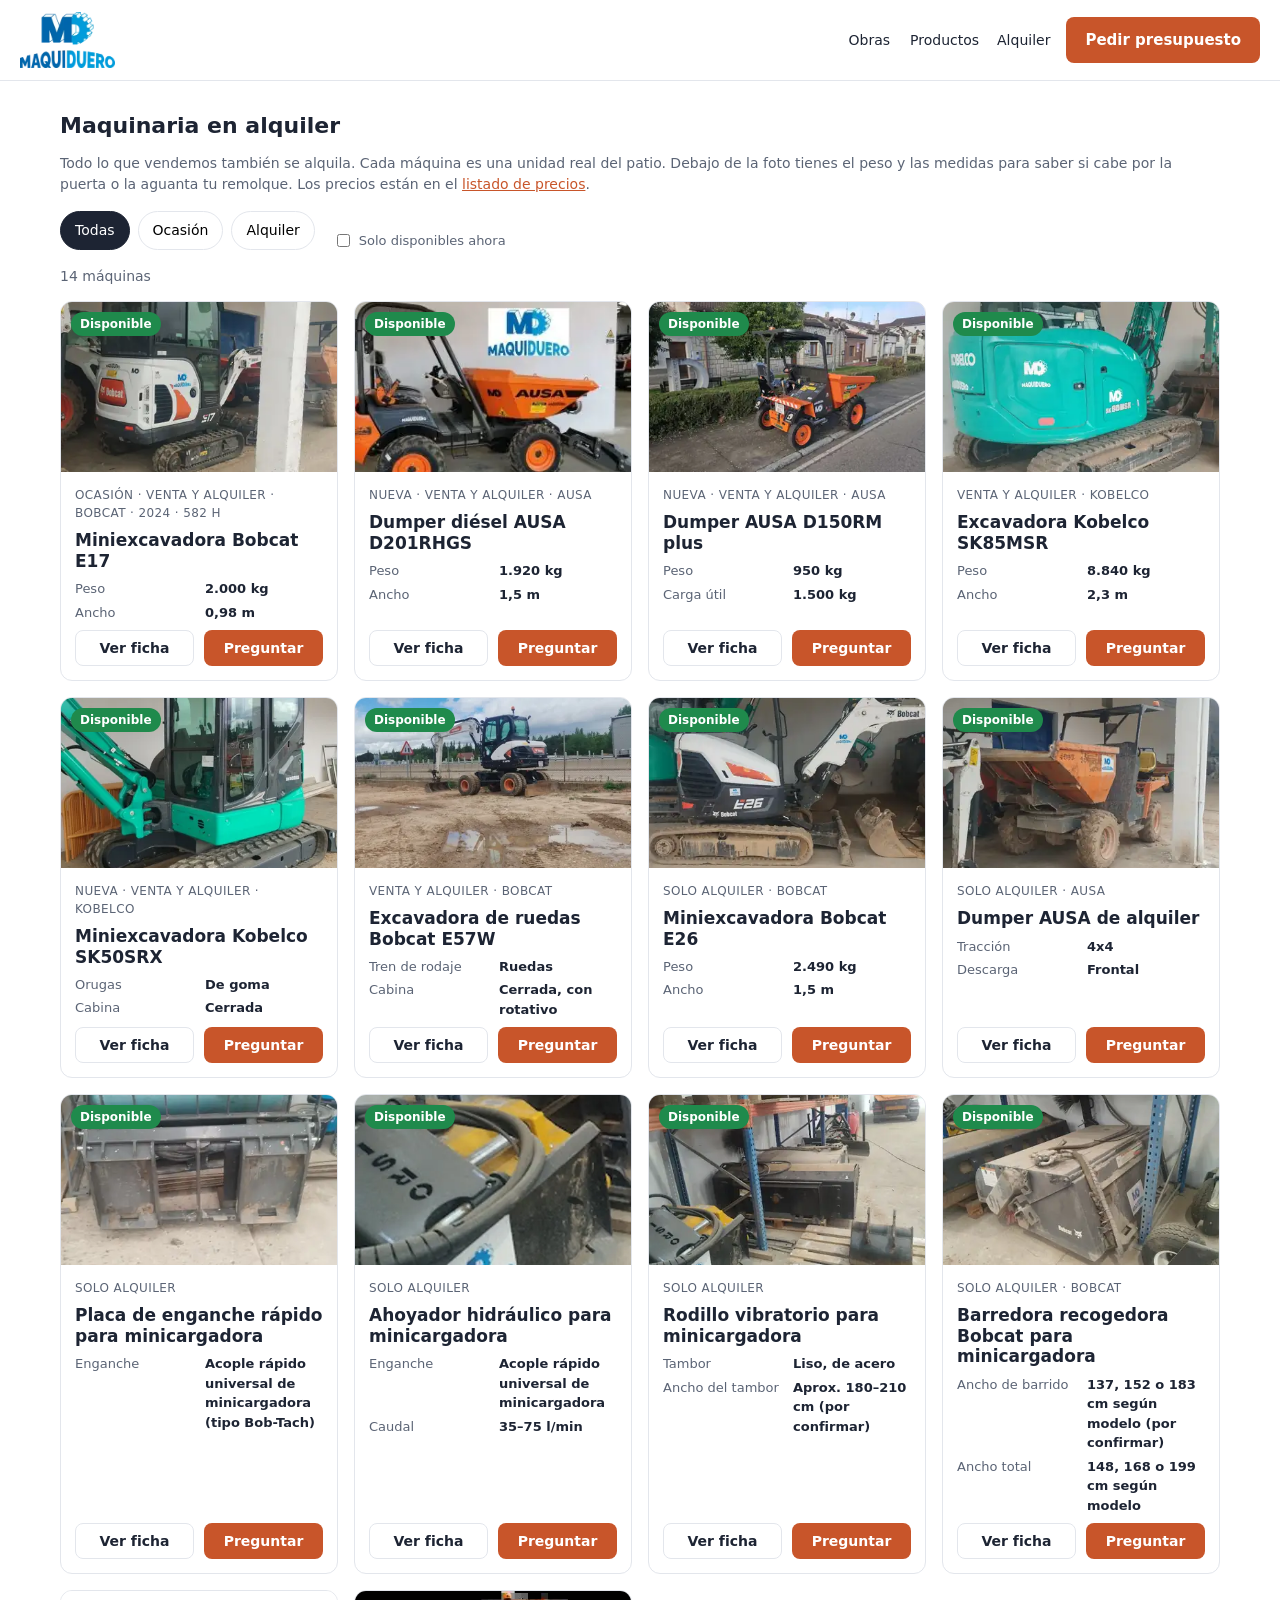
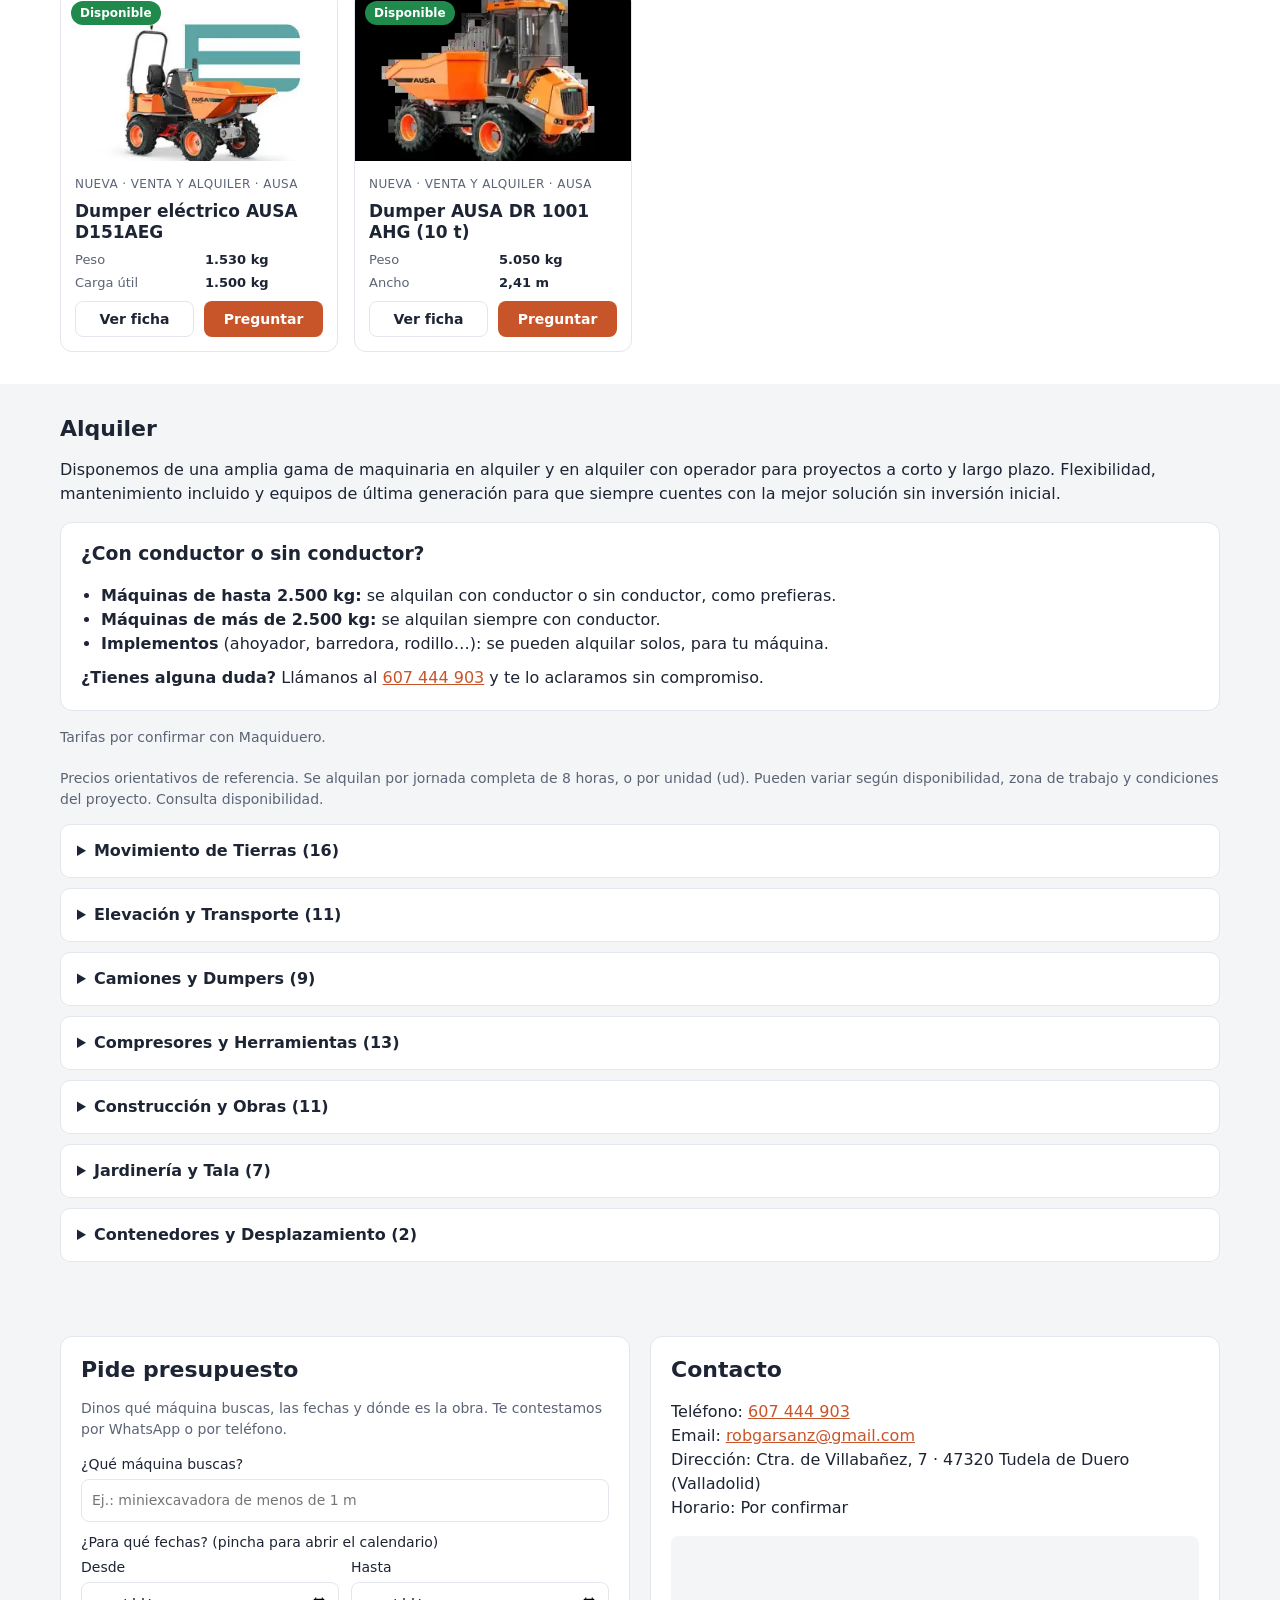
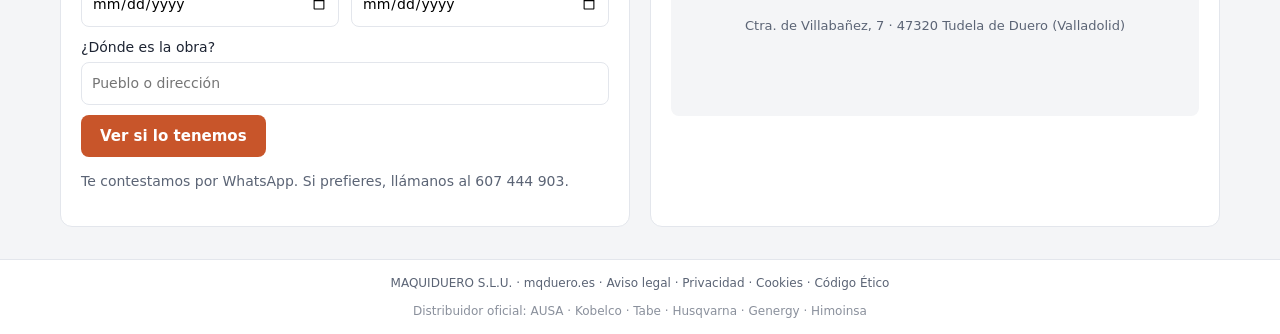
==== commit d2b48677: "Nuevas máquinas (Bobcat E57W, Kobelco SK50SRX), foto del camión, sin aviso de desarrollo - Fichas de" ====
--- a/alquiler.html
+++ b/alquiler.html
@@ -31,7 +31,6 @@
 </head>
 <body>
 
-<div class="aviso-borrador">Web en desarrollo. Los datos marcados "por confirmar" hay que revisarlos con Maquiduero.</div>
 
 <header class="cabecera">
   <a class="logo" href="index.html"><img src="img/logo-maquiduero-240.webp" alt="Maquiduero" width="95" height="56" style="display:block"></a>
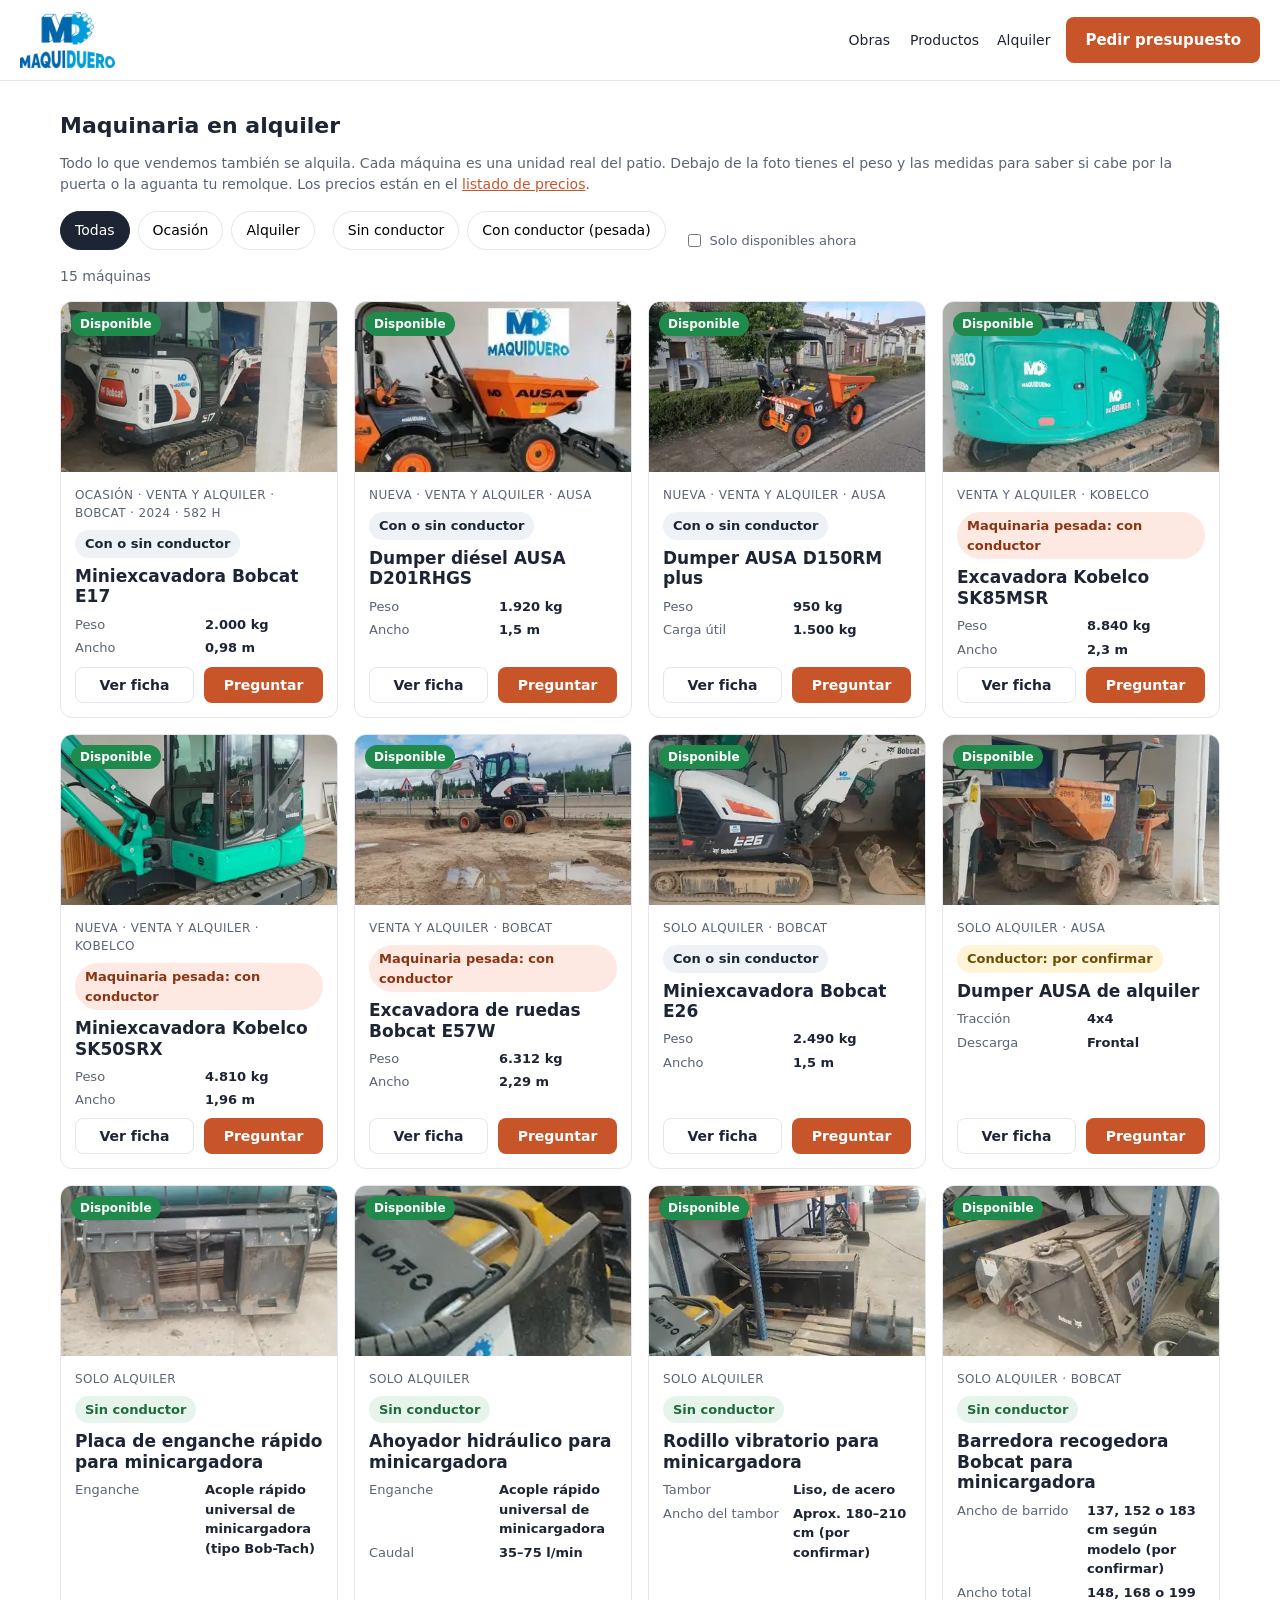
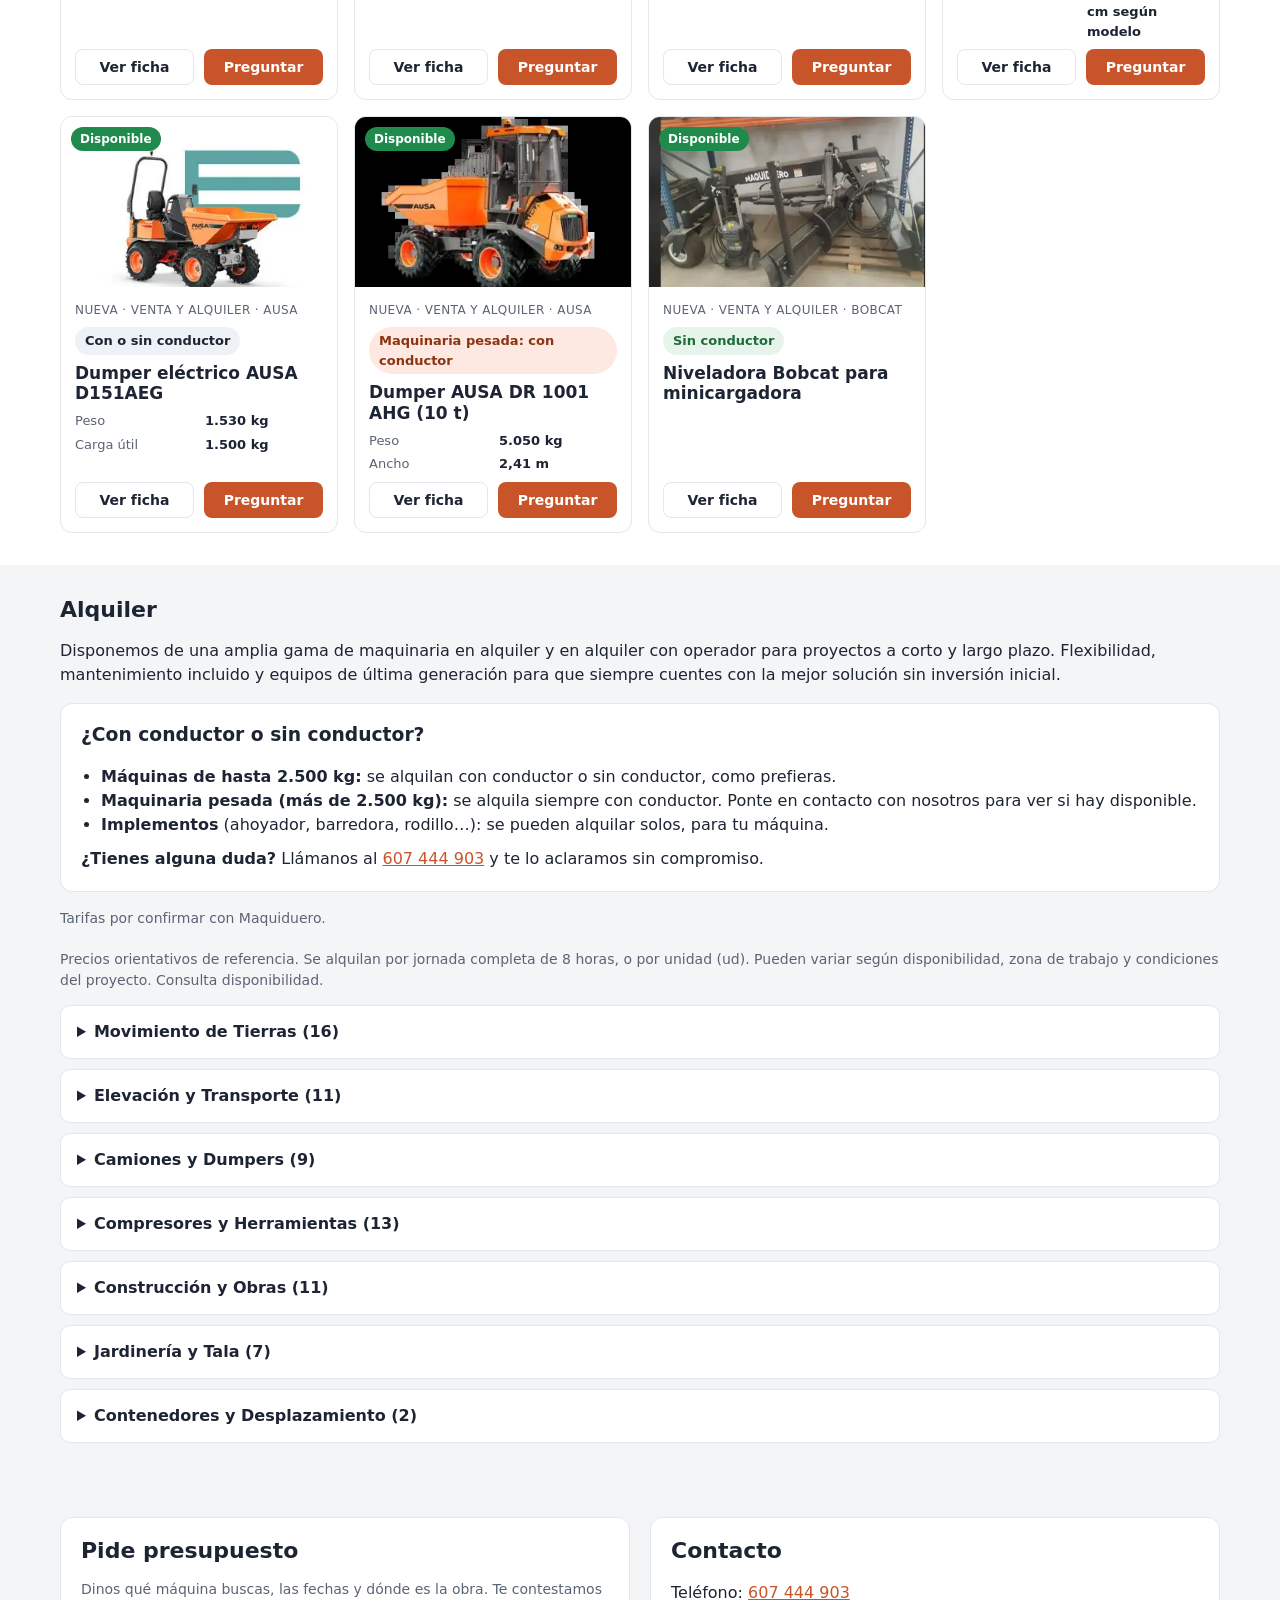
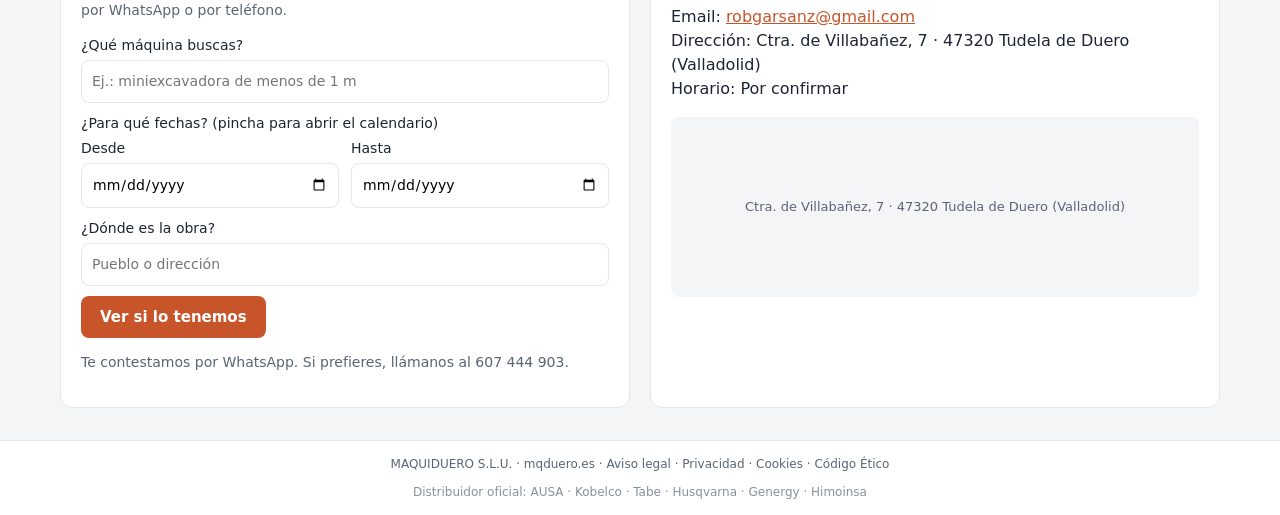
==== commit 85802444: "Adapta la web al móvil: fichas por capas, catálogo compacto, desplegables en textos largos - Fichas " ====
--- a/alquiler.html
+++ b/alquiler.html
@@ -77,6 +77,10 @@
       <button type="button" class="chip" data-tipo="ocasion">Ocasión</button>
       <button type="button" class="chip" data-tipo="alquiler">Alquiler</button>
     </div>
+    <div class="chips" role="group" aria-label="Conductor">
+      <button type="button" class="chip" data-cond="sin">Sin conductor</button>
+      <button type="button" class="chip" data-cond="con">Con conductor (pesada)</button>
+    </div>
     <label class="check"><input type="checkbox" id="f-disponible"> Solo disponibles ahora</label>
   </form>
 
@@ -91,7 +95,7 @@
     <h3 style="margin-top:0">¿Con conductor o sin conductor?</h3>
     <ul style="margin:0;padding-left:20px">
       <li><strong>Máquinas de hasta 2.500 kg:</strong> se alquilan con conductor o sin conductor, como prefieras.</li>
-      <li><strong>Máquinas de más de 2.500 kg:</strong> se alquilan siempre con conductor.</li>
+      <li><strong>Maquinaria pesada (más de 2.500 kg):</strong> se alquila siempre con conductor. Ponte en contacto con nosotros para ver si hay disponible.</li>
       <li><strong>Implementos</strong> (ahoyador, barredora, rodillo…): se pueden alquilar solos, para tu máquina.</li>
     </ul>
     <p style="margin:10px 0 0"><strong>¿Tienes alguna duda?</strong> Llámanos al <a data-tel href="#"></a> y te lo aclaramos sin compromiso.</p>
--- a/css/estilos.css
+++ b/css/estilos.css
@@ -95,6 +95,9 @@
 #ficha .galeria img, #ficha .galeria .foto { height: 110px; border-radius: 8px; }
 #ficha details { border-bottom: 1px solid var(--linea); padding: 8px 0; }
 #ficha summary { cursor: pointer; font-weight: 600; }
+#ficha .ficha-grupo > summary { padding: 12px 0; font-size: 16px; color: var(--tinta); }
+#ficha .ficha-grupo > summary:hover { color: var(--acento); }
+#ficha .ficha-estado { margin: 0 0 12px; font-size: 15px; }
 
 .oculto { display: none !important; }
 .cabecera .btn-cabecera { display: none; }
@@ -164,3 +167,58 @@
 .fechas legend { padding: 0; margin-bottom: 4px; font-size: 14px; }
 input[type="date"] { cursor: pointer; min-height: 44px; }
 @media (max-width: 420px) { .fechas { grid-template-columns: 1fr; } }
+
+/* Apartados desplegables de textos largos (legal, código ético): cerrados por defecto en móvil */
+.bloque-desplegable { border-bottom: 1px solid var(--linea); }
+.bloque-desplegable > summary { list-style: none; cursor: pointer; position: relative; padding: 12px 28px 12px 0; }
+.bloque-desplegable > summary::-webkit-details-marker { display: none; }
+.bloque-desplegable > summary::after { content: "+"; position: absolute; right: 4px; top: 50%; transform: translateY(-50%); font-size: 22px; color: var(--acento); }
+.bloque-desplegable[open] > summary::after { content: "–"; }
+.bloque-desplegable > summary h2, .bloque-desplegable > summary h3 { margin: 0; }
+.bloque-desplegable > summary h2 { font-size: 18px; }
+.bloque-desplegable > summary h3 { font-size: 16px; }
+.bloque-desplegable > .bloque-desplegable { padding-left: 4px; }
+.bloque-desplegable > :not(summary) { margin-bottom: 10px; }
+.bloque-desplegable > :not(summary):last-child { margin-bottom: 14px; }
+
+/* Etiqueta de conductor en cada tarjeta de alquiler */
+.conductor-tag { align-self: flex-start; font-size: 13px; font-weight: 700; padding: 4px 10px; border-radius: 999px; }
+.conductor-tag.sin { background: #e6f4ec; color: #1f6b3a; }
+.conductor-tag.ambos { background: #eef1f5; color: #1d2433; }
+.conductor-tag.con { background: #fde9e1; color: #8a3413; }
+.conductor-tag.pendiente { background: #fff4d6; color: #6b4e00; }
+
+/* Móvil: tamaños mínimos de texto más legibles (en ordenador no cambia nada) */
+@media (max-width: 600px) {
+  .etiqueta, .estado, .ejemplo { font-size: 13px; }
+  .datos, .filtros label, .tierras-item span, .nota, .foto, .pie { font-size: 14px; }
+  .pie { font-size: 13px; }
+  .foto { font-size: 14px; }
+  /* 16 px evita que iPhone haga zoom automático al escribir en un campo */
+  input, select, textarea { font-size: 16px; }
+
+  /* Enlaces y textos largos (p. ej. una URL) no pueden salirse de la pantalla */
+  p, li, td, th, dd, a { overflow-wrap: anywhere; }
+
+  /* Catálogo: tarjetas en horizontal (foto a la izquierda) para que la lista ocupe menos */
+  .rejilla { grid-template-columns: 1fr; gap: 12px; }
+  .tarjeta { flex-direction: row; }
+  .tarjeta .foto { flex: 0 0 38%; height: auto; min-height: 140px; }
+  .tarjeta .foto img { position: absolute; inset: 0; width: 100%; height: 100%; }
+  .tarjeta .cuerpo { padding: 12px; gap: 6px; }
+  .tarjeta h3 { font-size: 16px; line-height: 1.25; }
+  .tarjeta .datos { font-size: 14px; }
+  .tarjeta .botones { flex-wrap: wrap; }
+  .tarjeta .btn { font-size: 14px; padding: 9px 8px; min-height: 44px; }
+
+  /* Tarifas de alquiler: cada fila en dos columnas, sin tabla ancha */
+  .tarifas-cat table, .tarifas-cat tbody, .tarifas-cat tr, .tarifas-cat td, .tarifas-cat th { display: block; width: 100%; }
+  .tarifas-cat thead { display: none; }
+  .tarifas-cat tr { display: grid; grid-template-columns: 1fr auto; gap: 2px 12px; padding: 10px 14px; border-top: 1px solid #e3e6ec; }
+  .tarifas-cat th, .tarifas-cat td { border-top: 0; padding: 0; }
+  .tarifas-cat .precio { text-align: right; }
+  .tarifas-cat tr td:nth-child(1) { display: none; }                 /* código: no hace falta en el móvil */
+  .tarifas-cat tr td:nth-child(2) { grid-column: 1; grid-row: 1; }   /* descripción */
+  .tarifas-cat tr td:nth-child(3) { grid-column: 1; grid-row: 2; font-size: 13px; color: #5b6475; }  /* unidad */
+  .tarifas-cat tr td.precio { grid-column: 2; grid-row: 1 / span 2; align-self: center; }
+}
